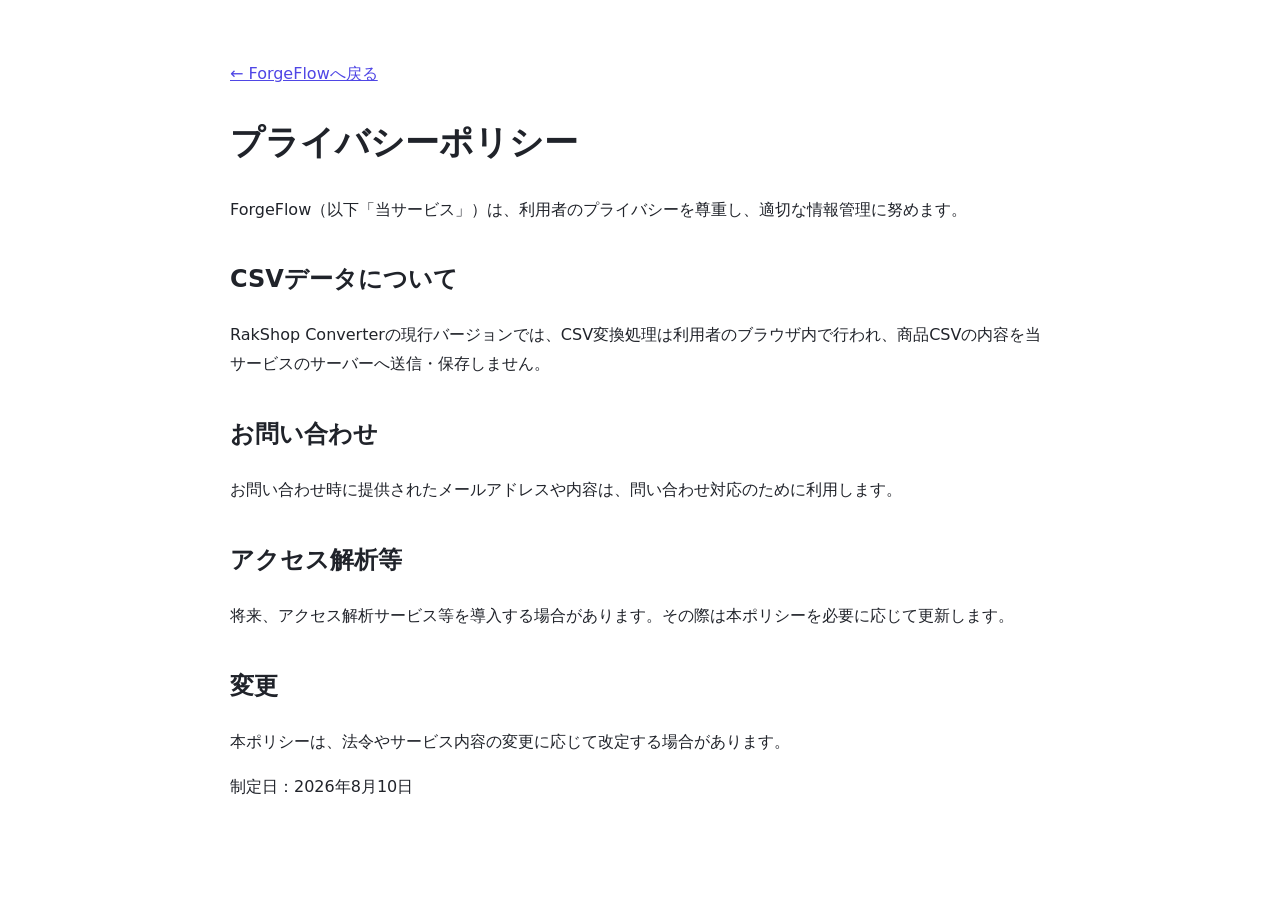
==== privacy.html @ d6a6d908 "Add files via upload" ====
<!doctype html><html lang="ja"><head><meta charset="utf-8"><meta name="viewport" content="width=device-width,initial-scale=1"><title>プライバシーポリシー | ForgeFlow</title><style>body{font-family:system-ui,-apple-system,"Noto Sans JP",sans-serif;max-width:820px;margin:60px auto;padding:0 20px;line-height:1.8;color:#20232a}h1{font-size:34px}h2{margin-top:34px}a{color:#4f46e5}</style></head><body><p><a href="/">← ForgeFlowへ戻る</a></p><h1>プライバシーポリシー</h1><p>ForgeFlow（以下「当サービス」）は、利用者のプライバシーを尊重し、適切な情報管理に努めます。</p><h2>CSVデータについて</h2><p>RakShop Converterの現行バージョンでは、CSV変換処理は利用者のブラウザ内で行われ、商品CSVの内容を当サービスのサーバーへ送信・保存しません。</p><h2>お問い合わせ</h2><p>お問い合わせ時に提供されたメールアドレスや内容は、問い合わせ対応のために利用します。</p><h2>アクセス解析等</h2><p>将来、アクセス解析サービス等を導入する場合があります。その際は本ポリシーを必要に応じて更新します。</p><h2>変更</h2><p>本ポリシーは、法令やサービス内容の変更に応じて改定する場合があります。</p><p>制定日：2026年8月10日</p></body></html>
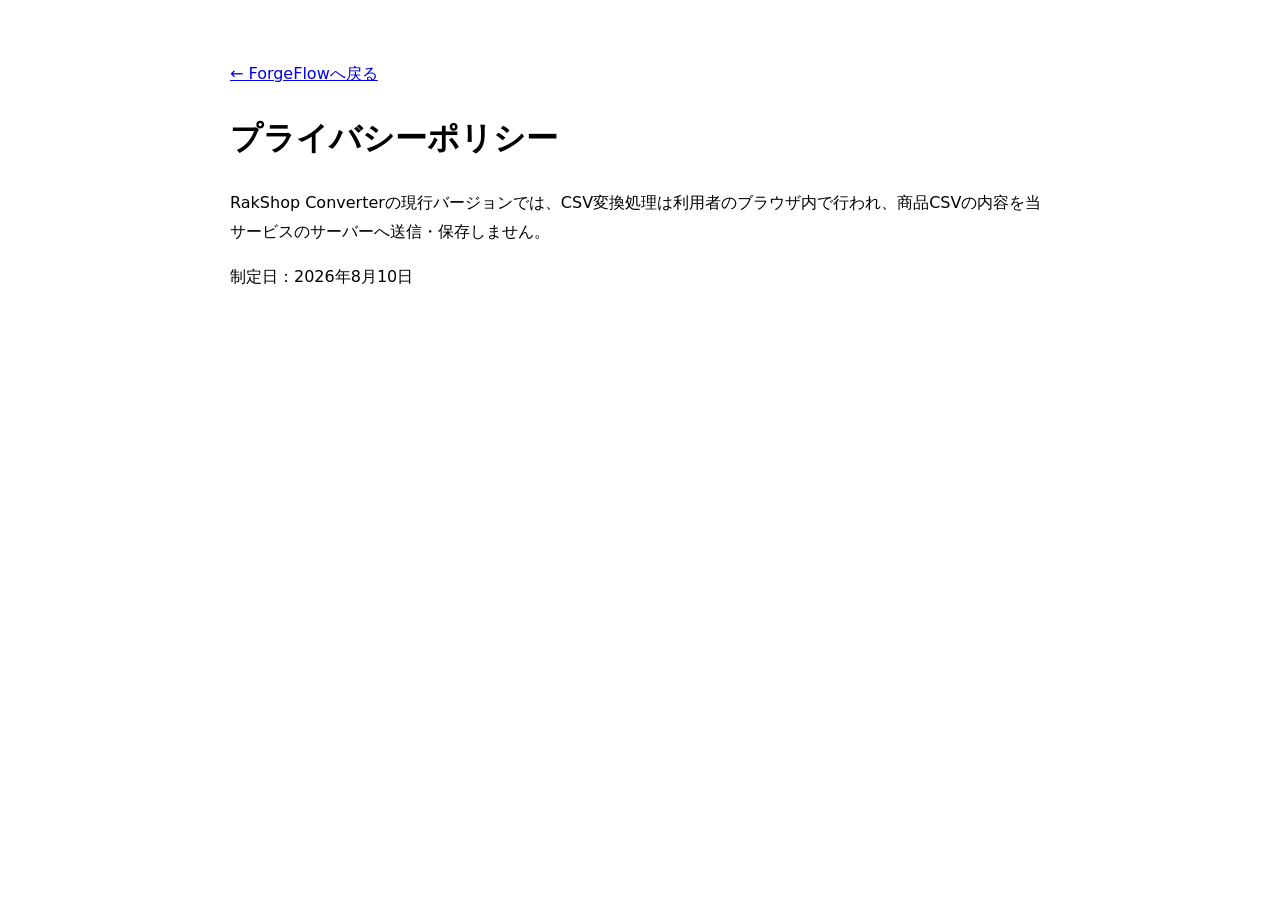
==== commit dd2bf3be: "Add files via upload" ====
--- a/privacy.html
+++ b/privacy.html
@@ -1 +1 @@
-<!doctype html><html lang="ja"><head><meta charset="utf-8"><meta name="viewport" content="width=device-width,initial-scale=1"><title>プライバシーポリシー | ForgeFlow</title><style>body{font-family:system-ui,-apple-system,"Noto Sans JP",sans-serif;max-width:820px;margin:60px auto;padding:0 20px;line-height:1.8;color:#20232a}h1{font-size:34px}h2{margin-top:34px}a{color:#4f46e5}</style></head><body><p><a href="/">← ForgeFlowへ戻る</a></p><h1>プライバシーポリシー</h1><p>ForgeFlow（以下「当サービス」）は、利用者のプライバシーを尊重し、適切な情報管理に努めます。</p><h2>CSVデータについて</h2><p>RakShop Converterの現行バージョンでは、CSV変換処理は利用者のブラウザ内で行われ、商品CSVの内容を当サービスのサーバーへ送信・保存しません。</p><h2>お問い合わせ</h2><p>お問い合わせ時に提供されたメールアドレスや内容は、問い合わせ対応のために利用します。</p><h2>アクセス解析等</h2><p>将来、アクセス解析サービス等を導入する場合があります。その際は本ポリシーを必要に応じて更新します。</p><h2>変更</h2><p>本ポリシーは、法令やサービス内容の変更に応じて改定する場合があります。</p><p>制定日：2026年8月10日</p></body></html>+<!doctype html><html lang="ja"><meta charset="utf-8"><title>プライバシーポリシー | ForgeFlow</title><body style="font-family:system-ui;max-width:820px;margin:60px auto;padding:0 20px;line-height:1.8"><a href="/">← ForgeFlowへ戻る</a><h1>プライバシーポリシー</h1><p>RakShop Converterの現行バージョンでは、CSV変換処理は利用者のブラウザ内で行われ、商品CSVの内容を当サービスのサーバーへ送信・保存しません。</p><p>制定日：2026年8月10日</p></body></html>
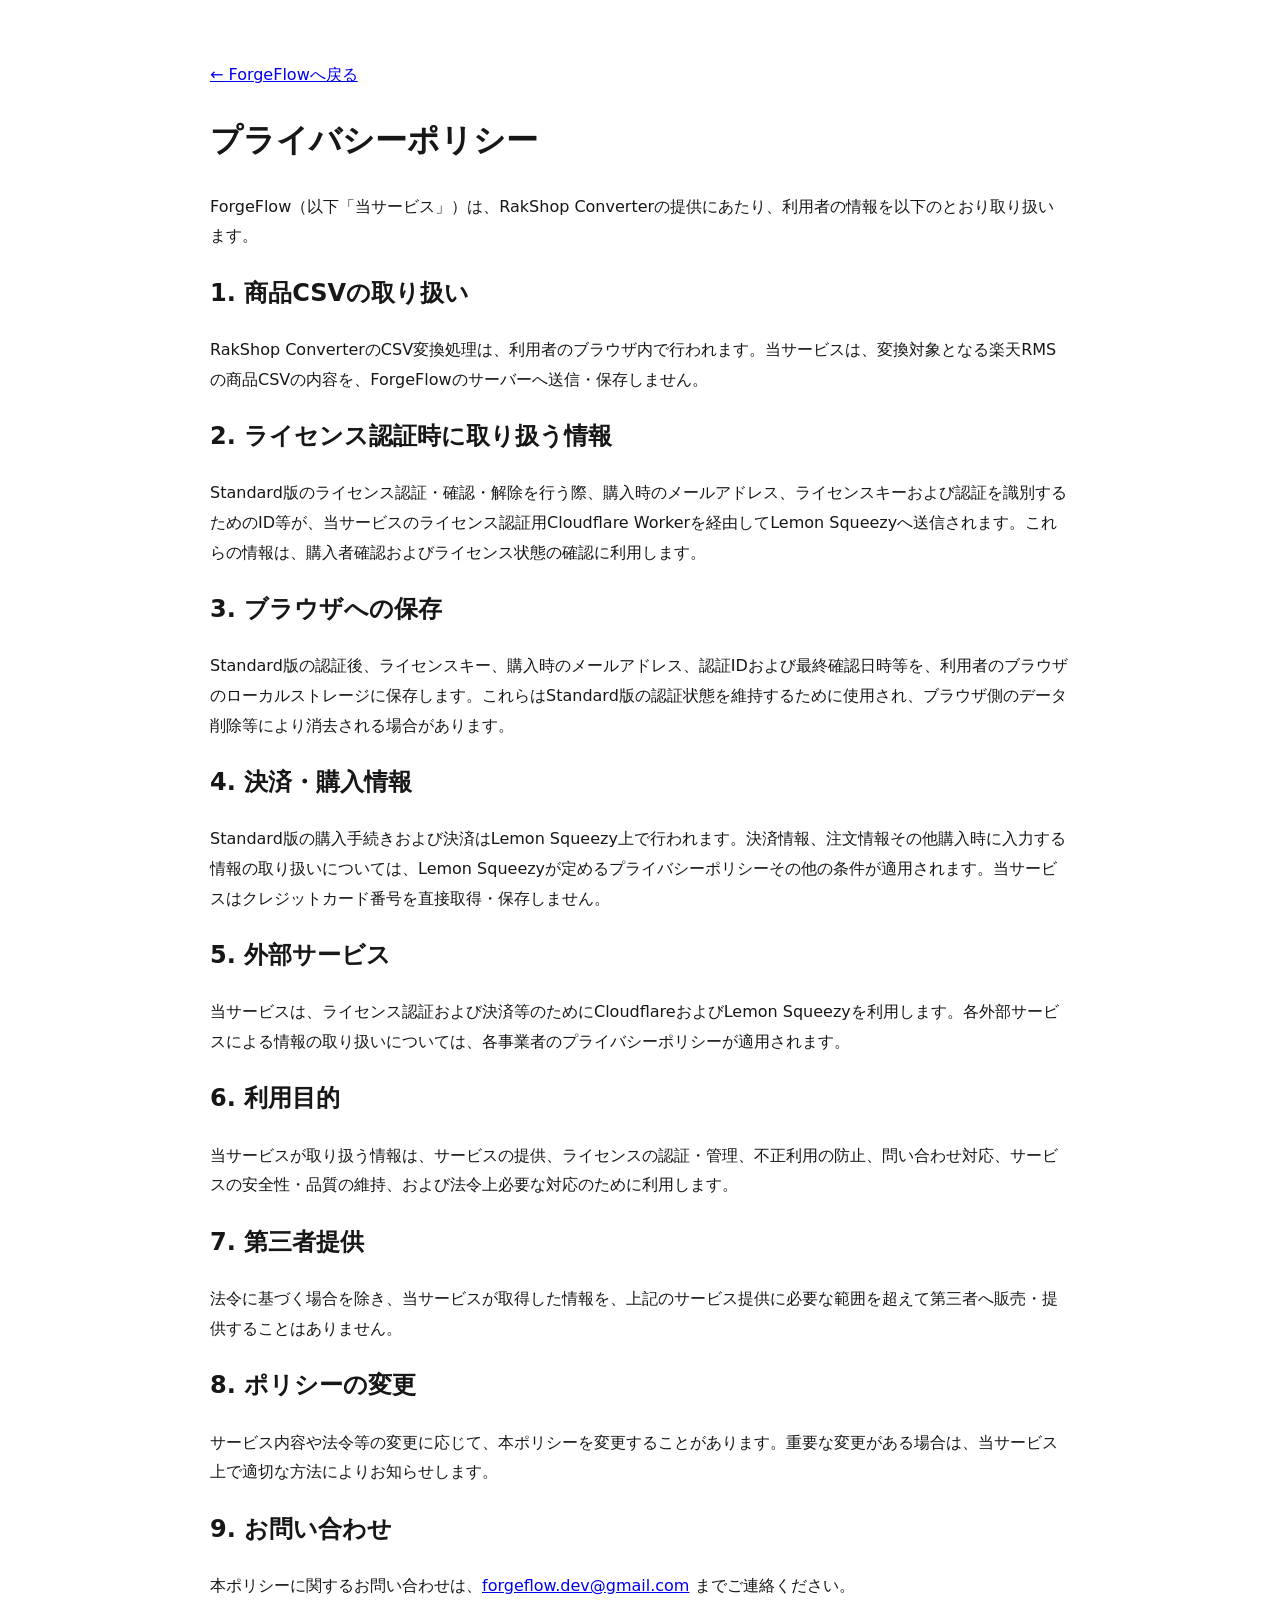
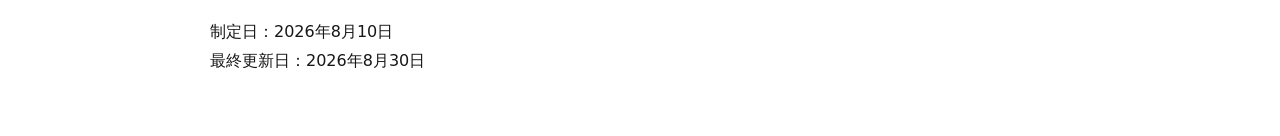
==== commit 3a5e50ba: "Add files via upload" ====
--- a/privacy.html
+++ b/privacy.html
@@ -1 +1,42 @@
-<!doctype html><html lang="ja"><meta charset="utf-8"><title>プライバシーポリシー | ForgeFlow</title><body style="font-family:system-ui;max-width:820px;margin:60px auto;padding:0 20px;line-height:1.8"><a href="/">← ForgeFlowへ戻る</a><h1>プライバシーポリシー</h1><p>RakShop Converterの現行バージョンでは、CSV変換処理は利用者のブラウザ内で行われ、商品CSVの内容を当サービスのサーバーへ送信・保存しません。</p><p>制定日：2026年8月10日</p></body></html>+<!doctype html>
+<html lang="ja">
+<head>
+  <meta charset="utf-8">
+  <meta name="viewport" content="width=device-width,initial-scale=1">
+  <title>プライバシーポリシー | ForgeFlow</title>
+</head>
+<body style="font-family:system-ui,-apple-system,BlinkMacSystemFont,'Segoe UI',sans-serif;max-width:860px;margin:60px auto;padding:0 20px;line-height:1.85;color:#171717">
+  <a href="/">← ForgeFlowへ戻る</a>
+  <h1>プライバシーポリシー</h1>
+  <p>ForgeFlow（以下「当サービス」）は、RakShop Converterの提供にあたり、利用者の情報を以下のとおり取り扱います。</p>
+
+  <h2>1. 商品CSVの取り扱い</h2>
+  <p>RakShop ConverterのCSV変換処理は、利用者のブラウザ内で行われます。当サービスは、変換対象となる楽天RMSの商品CSVの内容を、ForgeFlowのサーバーへ送信・保存しません。</p>
+
+  <h2>2. ライセンス認証時に取り扱う情報</h2>
+  <p>Standard版のライセンス認証・確認・解除を行う際、購入時のメールアドレス、ライセンスキーおよび認証を識別するためのID等が、当サービスのライセンス認証用Cloudflare Workerを経由してLemon Squeezyへ送信されます。これらの情報は、購入者確認およびライセンス状態の確認に利用します。</p>
+
+  <h2>3. ブラウザへの保存</h2>
+  <p>Standard版の認証後、ライセンスキー、購入時のメールアドレス、認証IDおよび最終確認日時等を、利用者のブラウザのローカルストレージに保存します。これらはStandard版の認証状態を維持するために使用され、ブラウザ側のデータ削除等により消去される場合があります。</p>
+
+  <h2>4. 決済・購入情報</h2>
+  <p>Standard版の購入手続きおよび決済はLemon Squeezy上で行われます。決済情報、注文情報その他購入時に入力する情報の取り扱いについては、Lemon Squeezyが定めるプライバシーポリシーその他の条件が適用されます。当サービスはクレジットカード番号を直接取得・保存しません。</p>
+
+  <h2>5. 外部サービス</h2>
+  <p>当サービスは、ライセンス認証および決済等のためにCloudflareおよびLemon Squeezyを利用します。各外部サービスによる情報の取り扱いについては、各事業者のプライバシーポリシーが適用されます。</p>
+
+  <h2>6. 利用目的</h2>
+  <p>当サービスが取り扱う情報は、サービスの提供、ライセンスの認証・管理、不正利用の防止、問い合わせ対応、サービスの安全性・品質の維持、および法令上必要な対応のために利用します。</p>
+
+  <h2>7. 第三者提供</h2>
+  <p>法令に基づく場合を除き、当サービスが取得した情報を、上記のサービス提供に必要な範囲を超えて第三者へ販売・提供することはありません。</p>
+
+  <h2>8. ポリシーの変更</h2>
+  <p>サービス内容や法令等の変更に応じて、本ポリシーを変更することがあります。重要な変更がある場合は、当サービス上で適切な方法によりお知らせします。</p>
+
+  <h2>9. お問い合わせ</h2>
+  <p>本ポリシーに関するお問い合わせは、<a href="mailto:forgeflow.dev@gmail.com">forgeflow.dev@gmail.com</a> までご連絡ください。</p>
+
+  <p>制定日：2026年8月10日<br>最終更新日：2026年8月30日</p>
+</body>
+</html>
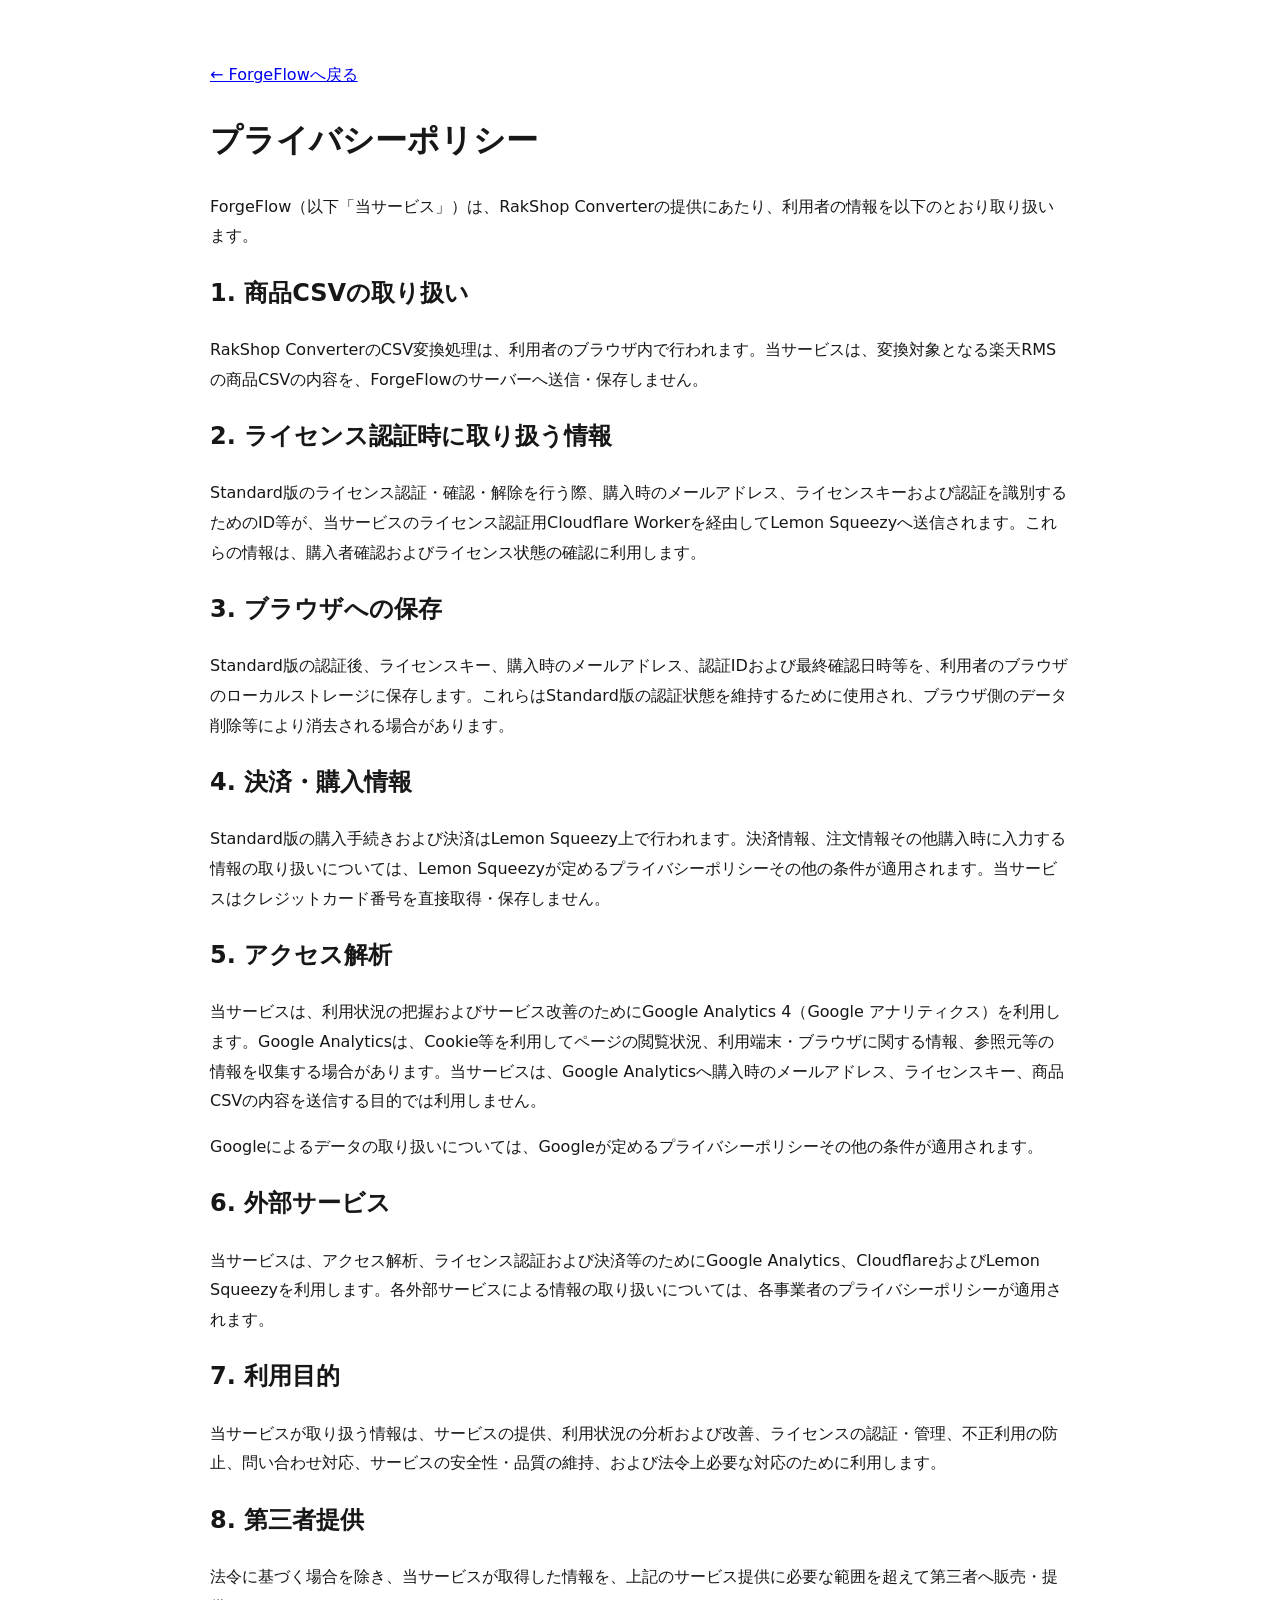
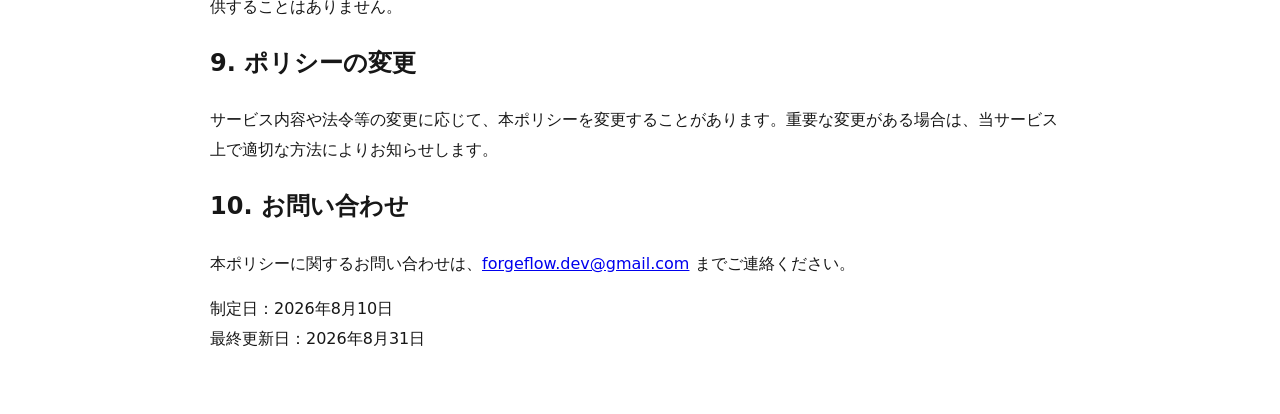
==== commit 9d67f3a4: "Add files via upload" ====
--- a/privacy.html
+++ b/privacy.html
@@ -1,6 +1,14 @@
 <!doctype html>
 <html lang="ja">
 <head>
+  <!-- Google tag (gtag.js) -->
+  <script async src="https://www.googletagmanager.com/gtag/js?id=G-BM155CWDQR"></script>
+  <script>
+    window.dataLayer = window.dataLayer || [];
+    function gtag(){dataLayer.push(arguments);}
+    gtag('js', new Date());
+    gtag('config', 'G-BM155CWDQR');
+  </script>
   <meta charset="utf-8">
   <meta name="viewport" content="width=device-width,initial-scale=1">
   <title>プライバシーポリシー | ForgeFlow</title>
@@ -22,21 +30,25 @@
   <h2>4. 決済・購入情報</h2>
   <p>Standard版の購入手続きおよび決済はLemon Squeezy上で行われます。決済情報、注文情報その他購入時に入力する情報の取り扱いについては、Lemon Squeezyが定めるプライバシーポリシーその他の条件が適用されます。当サービスはクレジットカード番号を直接取得・保存しません。</p>
 
-  <h2>5. 外部サービス</h2>
-  <p>当サービスは、ライセンス認証および決済等のためにCloudflareおよびLemon Squeezyを利用します。各外部サービスによる情報の取り扱いについては、各事業者のプライバシーポリシーが適用されます。</p>
+  <h2>5. アクセス解析</h2>
+  <p>当サービスは、利用状況の把握およびサービス改善のためにGoogle Analytics 4（Google アナリティクス）を利用します。Google Analyticsは、Cookie等を利用してページの閲覧状況、利用端末・ブラウザに関する情報、参照元等の情報を収集する場合があります。当サービスは、Google Analyticsへ購入時のメールアドレス、ライセンスキー、商品CSVの内容を送信する目的では利用しません。</p>
+  <p>Googleによるデータの取り扱いについては、Googleが定めるプライバシーポリシーその他の条件が適用されます。</p>
 
-  <h2>6. 利用目的</h2>
-  <p>当サービスが取り扱う情報は、サービスの提供、ライセンスの認証・管理、不正利用の防止、問い合わせ対応、サービスの安全性・品質の維持、および法令上必要な対応のために利用します。</p>
+  <h2>6. 外部サービス</h2>
+  <p>当サービスは、アクセス解析、ライセンス認証および決済等のためにGoogle Analytics、CloudflareおよびLemon Squeezyを利用します。各外部サービスによる情報の取り扱いについては、各事業者のプライバシーポリシーが適用されます。</p>
 
-  <h2>7. 第三者提供</h2>
+  <h2>7. 利用目的</h2>
+  <p>当サービスが取り扱う情報は、サービスの提供、利用状況の分析および改善、ライセンスの認証・管理、不正利用の防止、問い合わせ対応、サービスの安全性・品質の維持、および法令上必要な対応のために利用します。</p>
+
+  <h2>8. 第三者提供</h2>
   <p>法令に基づく場合を除き、当サービスが取得した情報を、上記のサービス提供に必要な範囲を超えて第三者へ販売・提供することはありません。</p>
 
-  <h2>8. ポリシーの変更</h2>
+  <h2>9. ポリシーの変更</h2>
   <p>サービス内容や法令等の変更に応じて、本ポリシーを変更することがあります。重要な変更がある場合は、当サービス上で適切な方法によりお知らせします。</p>
 
-  <h2>9. お問い合わせ</h2>
+  <h2>10. お問い合わせ</h2>
   <p>本ポリシーに関するお問い合わせは、<a href="mailto:forgeflow.dev@gmail.com">forgeflow.dev@gmail.com</a> までご連絡ください。</p>
 
-  <p>制定日：2026年8月10日<br>最終更新日：2026年8月30日</p>
+  <p>制定日：2026年8月10日<br>最終更新日：2026年8月31日</p>
 </body>
 </html>
